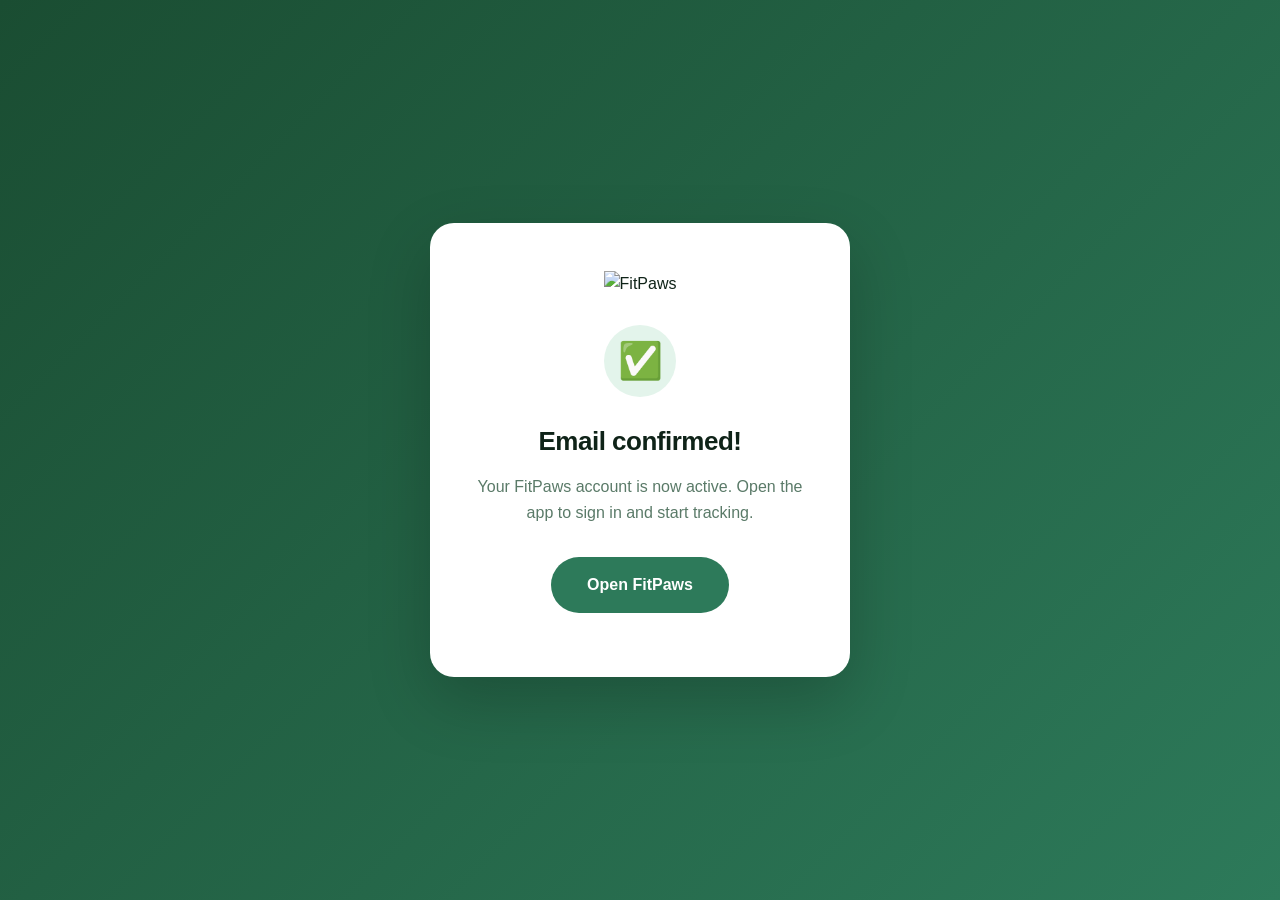
==== confirmed.html @ 0d9f025c "Add email confirmed landing page with app deep link" ====
<!DOCTYPE html>
<html lang="en">
<head>
  <meta charset="UTF-8">
  <meta name="viewport" content="width=device-width, initial-scale=1.0">
  <title>Email Confirmed — FitPaws</title>
  <link rel="icon" href="https://rtjvqugksbtsewtkbiih.supabase.co/storage/v1/object/public/assets/SQlogo.png">
  <link rel="stylesheet" href="styles.css">
  <style>
    .confirm-wrap {
      min-height: 100vh;
      display: flex;
      align-items: center;
      justify-content: center;
      background: linear-gradient(135deg, #1a4d32 0%, #2D7A5A 100%);
      padding: 24px;
    }
    .confirm-card {
      background: #ffffff;
      border-radius: 24px;
      padding: 48px 40px;
      max-width: 420px;
      width: 100%;
      text-align: center;
      box-shadow: 0 24px 64px rgba(0,0,0,0.2);
    }
    .confirm-icon {
      width: 72px;
      height: 72px;
      background: #e3f4eb;
      border-radius: 50%;
      display: flex;
      align-items: center;
      justify-content: center;
      margin: 0 auto 24px;
      font-size: 36px;
    }
    .confirm-card h1 {
      font-size: 26px;
      font-weight: 800;
      color: #0f2318;
      margin-bottom: 12px;
      letter-spacing: -0.5px;
    }
    .confirm-card p {
      font-size: 16px;
      color: #5a7a68;
      line-height: 1.6;
      margin-bottom: 32px;
    }
    .open-btn {
      display: inline-block;
      background: #2D7A5A;
      color: #ffffff;
      font-size: 16px;
      font-weight: 600;
      padding: 15px 36px;
      border-radius: 50px;
      text-decoration: none;
      margin-bottom: 16px;
      transition: background .15s;
    }
    .open-btn:hover { background: #1f5c42; text-decoration: none; }
    .fallback {
      font-size: 13px;
      color: #8aaa98;
      margin-top: 20px;
      line-height: 1.6;
    }
    .logo-wrap {
      margin-bottom: 28px;
    }
    .logo-wrap img { height: 56px; width: auto; }
  </style>
</head>
<body>
  <div class="confirm-wrap">
    <div class="confirm-card">
      <div class="logo-wrap">
        <img src="https://rtjvqugksbtsewtkbiih.supabase.co/storage/v1/object/public/assets/SQlogo.png" alt="FitPaws">
      </div>
      <div class="confirm-icon">✅</div>
      <h1>Email confirmed!</h1>
      <p>Your FitPaws account is now active. Open the app to sign in and start tracking.</p>
      <a class="open-btn" href="fitpaws://" id="open-app">Open FitPaws</a>
      <p class="fallback" id="fallback" style="display:none;">
        If the app didn't open, make sure FitPaws is installed on your device, then open it and sign in.
      </p>
    </div>
  </div>

  <script>
    // Show fallback message after 2.5s if app doesn't open
    setTimeout(function() {
      document.getElementById('fallback').style.display = 'block';
    }, 2500);
  </script>
</body>
</html>
---- styles.css ----
*, *::before, *::after { box-sizing: border-box; margin: 0; padding: 0; }

:root {
  --green:        #2D7A5A;
  --green-dark:   #1f5c42;
  --green-mid:    #256649;
  --green-light:  #f0f9f4;
  --green-tint:   #e3f4eb;
  --green-border: #c8e8d5;
  --text:         #0f2318;
  --text-2:       #3a5c47;
  --text-3:       #6b9478;
  --white:        #ffffff;
  --grey-bg:      #f7faf8;
  --radius:       14px;
  --radius-lg:    22px;
}

html { scroll-behavior: smooth; }

body {
  font-family: -apple-system, BlinkMacSystemFont, 'Segoe UI', Helvetica, Arial, sans-serif;
  color: var(--text);
  background: var(--white);
  line-height: 1.6;
  font-size: 16px;
}

a { color: var(--green); text-decoration: none; }
a:hover { text-decoration: underline; }

.container {
  max-width: 1280px;
  margin: 0 auto;
  padding: 0 40px;
}

/* ── Nav ── */
nav {
  background: rgba(255,255,255,0.92);
  -webkit-backdrop-filter: blur(12px);
  backdrop-filter: blur(12px);
  border-bottom: 1px solid var(--green-border);
  position: sticky;
  top: 0;
  z-index: 100;
}
.nav-inner {
  max-width: 1280px;
  margin: 0 auto;
  padding: 0 40px;
  display: flex;
  align-items: center;
  justify-content: space-between;
  height: 68px;
}
.nav-logo { display: flex; align-items: center; gap: 10px; text-decoration: none; }
.nav-logo img { height: 32px; width: auto; }
.nav-links { display: flex; align-items: center; gap: 32px; list-style: none; }
.nav-links a { font-size: 15px; color: var(--text-2); font-weight: 500; }
.nav-links a:hover { color: var(--green); text-decoration: none; }
.nav-cta {
  background: var(--green);
  color: var(--white) !important;
  padding: 9px 20px;
  border-radius: 50px;
  font-size: 14px !important;
  font-weight: 600 !important;
}
.nav-cta:hover { background: var(--green-dark); }

/* ── Hero ── */
.hero {
  background: linear-gradient(135deg, #1a4d32 0%, var(--green) 50%, #3d9e6e 100%);
  padding: 80px 40px;
  overflow: hidden;
  position: relative;
}
.hero::before {
  content: '';
  position: absolute;
  top: -40%;
  right: -10%;
  width: 600px;
  height: 600px;
  background: rgba(255,255,255,0.04);
  border-radius: 50%;
}
.hero-inner {
  max-width: 1280px;
  margin: 0 auto;
  display: grid;
  grid-template-columns: 1fr 1fr;
  align-items: center;
  gap: 64px;
}
.hero-text { position: relative; z-index: 1; }
.hero-badge {
  display: inline-flex;
  align-items: center;
  gap: 8px;
  background: rgba(255,255,255,0.15);
  border: 1px solid rgba(255,255,255,0.25);
  color: rgba(255,255,255,0.95);
  padding: 6px 14px;
  border-radius: 50px;
  font-size: 13px;
  font-weight: 500;
  margin-bottom: 24px;
}
.hero h1 {
  font-size: clamp(36px, 4vw, 58px);
  font-weight: 800;
  color: var(--white);
  line-height: 1.1;
  letter-spacing: -1.5px;
  margin-bottom: 20px;
}
.hero h1 em { font-style: normal; color: #a8e6c4; }
.hero p {
  font-size: 18px;
  color: rgba(255,255,255,0.82);
  max-width: 480px;
  line-height: 1.65;
  margin-bottom: 36px;
}
.btn-group { display: flex; gap: 12px; flex-wrap: wrap; }
.btn {
  display: inline-flex;
  align-items: center;
  gap: 8px;
  padding: 14px 26px;
  border-radius: 50px;
  font-size: 15px;
  font-weight: 600;
  text-decoration: none;
  transition: all .15s;
  white-space: nowrap;
}
.btn:hover { text-decoration: none; transform: translateY(-1px); }
.btn-white { background: var(--white); color: var(--green); box-shadow: 0 4px 16px rgba(0,0,0,0.15); }
.btn-white:hover { box-shadow: 0 6px 20px rgba(0,0,0,0.2); }
.btn-ghost { background: rgba(255,255,255,0.12); color: var(--white); border: 1.5px solid rgba(255,255,255,0.3); }
.btn-ghost:hover { background: rgba(255,255,255,0.2); }
.btn-green { background: var(--green); color: var(--white); }
.btn-green:hover { background: var(--green-dark); }

.hero-visual { position: relative; z-index: 1; }
.app-preview {
  background: rgba(255,255,255,0.1);
  border: 1px solid rgba(255,255,255,0.2);
  border-radius: 24px;
  padding: 28px;
  -webkit-backdrop-filter: blur(8px);
  backdrop-filter: blur(8px);
}
.preview-header {
  display: flex;
  align-items: center;
  justify-content: space-between;
  margin-bottom: 20px;
}
.preview-header span { color: rgba(255,255,255,0.7); font-size: 13px; font-weight: 500; }
.preview-header strong { color: var(--white); font-size: 15px; }
.preview-ring {
  display: flex;
  align-items: center;
  justify-content: center;
  margin: 16px auto 24px;
  width: 140px;
  height: 140px;
  border-radius: 50%;
  background: conic-gradient(#a8e6c4 0% 72%, rgba(255,255,255,0.15) 72%);
  position: relative;
}
.preview-ring::after {
  content: '';
  position: absolute;
  inset: 16px;
  background: rgba(30,80,55,0.9);
  border-radius: 50%;
}
.preview-ring-text {
  position: relative;
  z-index: 1;
  text-align: center;
}
.preview-ring-text .cal { font-size: 28px; font-weight: 800; color: var(--white); display: block; line-height: 1; }
.preview-ring-text .label { font-size: 11px; color: rgba(255,255,255,0.65); text-transform: uppercase; letter-spacing: 0.5px; }
.preview-stats {
  display: grid;
  grid-template-columns: repeat(3, 1fr);
  gap: 10px;
}
.preview-stat {
  background: rgba(255,255,255,0.1);
  border-radius: 12px;
  padding: 12px;
  text-align: center;
}
.preview-stat .val { font-size: 18px; font-weight: 700; color: var(--white); display: block; }
.preview-stat .lbl { font-size: 11px; color: rgba(255,255,255,0.6); }

/* ── Trust bar ── */
.trust-bar {
  background: var(--green-light);
  border-bottom: 1px solid var(--green-border);
  padding: 18px 40px;
}
.trust-inner {
  max-width: 1280px;
  margin: 0 auto;
  display: flex;
  align-items: center;
  justify-content: center;
  gap: 40px;
  flex-wrap: wrap;
}
.trust-item {
  display: flex;
  align-items: center;
  gap: 8px;
  font-size: 14px;
  color: var(--text-2);
  font-weight: 500;
}
.trust-dot { width: 6px; height: 6px; border-radius: 50%; background: var(--green-border); }

/* ── Features ── */
.features {
  padding: 96px 40px;
  background: var(--white);
}
.section-label {
  display: inline-block;
  font-size: 12px;
  font-weight: 700;
  text-transform: uppercase;
  letter-spacing: 1.5px;
  color: var(--green);
  margin-bottom: 12px;
}
.section-title {
  font-size: clamp(28px, 3vw, 40px);
  font-weight: 800;
  letter-spacing: -1px;
  line-height: 1.15;
  margin-bottom: 12px;
}
.section-sub { color: var(--text-2); font-size: 17px; max-width: 540px; line-height: 1.6; }
.section-header-center { text-align: center; }
.section-sub-center { margin: 0 auto; }
.features-header { margin-bottom: 56px; }

.features-grid {
  display: grid;
  grid-template-columns: repeat(3, 1fr);
  gap: 24px;
}
.feature-card {
  background: var(--grey-bg);
  border: 1px solid var(--green-border);
  border-radius: var(--radius-lg);
  padding: 32px 28px;
  transition: transform .2s, box-shadow .2s;
}
.feature-card:hover {
  transform: translateY(-3px);
  box-shadow: 0 12px 32px rgba(45,122,90,0.12);
}
.feature-icon {
  width: 52px;
  height: 52px;
  background: var(--green-tint);
  border-radius: 14px;
  display: flex;
  align-items: center;
  justify-content: center;
  font-size: 24px;
  margin-bottom: 18px;
}
.feature-card h3 { font-size: 18px; font-weight: 700; margin-bottom: 8px; letter-spacing: -0.3px; }
.feature-card p { font-size: 15px; color: var(--text-2); line-height: 1.6; }

/* ── How it works ── */
.how-it-works {
  background: var(--green-light);
  padding: 96px 40px;
  border-top: 1px solid var(--green-border);
  border-bottom: 1px solid var(--green-border);
}
.steps {
  display: grid;
  grid-template-columns: repeat(4, 1fr);
  gap: 32px;
  margin-top: 56px;
}
.step { text-align: center; }
.step-num {
  width: 48px;
  height: 48px;
  border-radius: 50%;
  background: var(--green);
  color: var(--white);
  font-size: 18px;
  font-weight: 800;
  display: flex;
  align-items: center;
  justify-content: center;
  margin: 0 auto 16px;
}
.step h3 { font-size: 17px; font-weight: 700; margin-bottom: 8px; }
.step p { font-size: 14px; color: var(--text-2); line-height: 1.6; }

/* ── Pricing ── */
.pricing { padding: 96px 40px; background: var(--white); }
.pricing-grid {
  display: grid;
  grid-template-columns: repeat(3, 1fr);
  gap: 24px;
  margin-top: 56px;
  max-width: 960px;
  margin-left: auto;
  margin-right: auto;
}
.price-card {
  border: 1.5px solid var(--green-border);
  border-radius: var(--radius-lg);
  padding: 36px 32px;
  position: relative;
  transition: transform .2s, box-shadow .2s;
}
.price-card:hover { transform: translateY(-3px); box-shadow: 0 12px 32px rgba(45,122,90,0.1); }
.price-card.featured {
  border-color: var(--green);
  background: var(--green);
  color: var(--white);
  transform: scale(1.03);
}
.price-card.featured:hover { transform: scale(1.03) translateY(-3px); }
.price-badge {
  position: absolute;
  top: -13px;
  left: 50%;
  transform: translateX(-50%);
  background: #f0a500;
  color: var(--white);
  font-size: 12px;
  font-weight: 700;
  padding: 4px 14px;
  border-radius: 50px;
  white-space: nowrap;
}
.price-tier { font-size: 13px; font-weight: 700; text-transform: uppercase; letter-spacing: 1px; color: var(--green); margin-bottom: 8px; }
.price-card.featured .price-tier { color: rgba(255,255,255,0.75); }
.price-amount { font-size: 40px; font-weight: 800; letter-spacing: -1px; margin-bottom: 4px; }
.price-amount span { font-size: 16px; font-weight: 500; opacity: 0.7; }
.price-desc { font-size: 14px; color: var(--text-2); margin-bottom: 24px; }
.price-card.featured .price-desc { color: rgba(255,255,255,0.75); }
.price-features { list-style: none; margin-bottom: 28px; }
.price-features li {
  font-size: 14px;
  color: var(--text-2);
  padding: 6px 0;
  display: flex;
  align-items: flex-start;
  gap: 10px;
  border-bottom: 1px solid var(--green-border);
}
.price-features li:last-child { border: none; }
.price-card.featured .price-features li { color: rgba(255,255,255,0.9); border-color: rgba(255,255,255,0.15); }
.check { color: var(--green); font-size: 15px; flex-shrink: 0; }
.price-card.featured .check { color: #a8e6c4; }
.price-btn {
  display: block;
  text-align: center;
  padding: 13px;
  border-radius: 50px;
  font-size: 15px;
  font-weight: 600;
  border: 1.5px solid var(--green);
  color: var(--green);
  transition: all .15s;
}
.price-btn:hover { background: var(--green); color: var(--white); text-decoration: none; }
.price-card.featured .price-btn { background: var(--white); color: var(--green); border-color: var(--white); }
.price-card.featured .price-btn:hover { background: var(--green-light); }

/* ── CTA strip ── */
.cta-strip {
  background: linear-gradient(135deg, #1a4d32 0%, var(--green) 100%);
  padding: 80px 40px;
  text-align: center;
  color: var(--white);
}
.cta-strip h2 { font-size: clamp(28px, 3vw, 42px); font-weight: 800; letter-spacing: -1px; margin-bottom: 12px; }
.cta-strip p { font-size: 17px; opacity: .8; margin-bottom: 32px; }

/* ── Footer ── */
footer {
  background: var(--text);
  color: rgba(255,255,255,0.5);
  padding: 48px 40px;
}
.footer-inner {
  max-width: 1280px;
  margin: 0 auto;
  display: flex;
  align-items: center;
  justify-content: space-between;
  flex-wrap: wrap;
  gap: 20px;
}
.footer-logo { display: flex; align-items: center; gap: 10px; }
.footer-logo img { height: 32px; filter: brightness(0) invert(1); opacity: 0.7; }
.footer-logo span { font-size: 16px; font-weight: 700; color: rgba(255,255,255,0.8); }
.footer-links { display: flex; gap: 24px; flex-wrap: wrap; }
.footer-links a { color: rgba(255,255,255,0.55); font-size: 14px; }
.footer-links a:hover { color: rgba(255,255,255,0.85); text-decoration: none; }
.footer-copy { font-size: 13px; width: 100%; text-align: center; margin-top: 24px; border-top: 1px solid rgba(255,255,255,0.08); padding-top: 24px; }

/* ── Doc pages ── */
.doc-hero {
  background: linear-gradient(135deg, #1a4d32 0%, var(--green) 100%);
  color: var(--white);
  padding: 60px 40px;
  text-align: center;
}
.doc-hero h1 { font-size: 38px; font-weight: 800; letter-spacing: -1px; margin-bottom: 8px; }
.doc-hero p { opacity: .8; font-size: 15px; }
.doc-body {
  max-width: 800px;
  margin: 0 auto;
  padding: 64px 40px 96px;
}
.doc-body h2 { font-size: 21px; font-weight: 700; margin: 40px 0 12px; color: var(--green); letter-spacing: -0.3px; }
.doc-body h3 { font-size: 16px; font-weight: 600; margin: 20px 0 6px; color: var(--text); }
.doc-body p { margin-bottom: 16px; font-size: 15px; color: var(--text-2); line-height: 1.75; }
.doc-body ul, .doc-body ol { margin: 0 0 16px 20px; }
.doc-body li { font-size: 15px; color: var(--text-2); line-height: 1.75; margin-bottom: 4px; }
.doc-body a { color: var(--green); }
.notice {
  background: var(--green-tint);
  border-left: 4px solid var(--green);
  border-radius: 0 10px 10px 0;
  padding: 16px 20px;
  margin: 8px 0 32px;
  font-size: 14px;
  color: var(--text-2);
  line-height: 1.6;
}

/* ── Support ── */
.support-cards {
  display: grid;
  grid-template-columns: repeat(auto-fit, minmax(260px, 1fr));
  gap: 20px;
  margin: 40px auto;
  max-width: 800px;
}
.support-card {
  background: var(--green-light);
  border: 1px solid var(--green-border);
  border-radius: var(--radius-lg);
  padding: 32px 28px;
  text-align: center;
}
.support-card .icon { font-size: 38px; margin-bottom: 14px; display: block; }
.support-card h3 { font-size: 18px; font-weight: 700; margin-bottom: 8px; }
.support-card p { font-size: 14px; color: var(--text-2); margin-bottom: 20px; line-height: 1.6; }

details {
  border: 1px solid var(--green-border);
  border-radius: var(--radius);
  padding: 18px 22px;
  margin-bottom: 10px;
}
details summary {
  font-weight: 600;
  cursor: pointer;
  font-size: 15px;
  color: var(--text);
  list-style: none;
  display: flex;
  align-items: center;
  justify-content: space-between;
}
details summary::after { content: '+'; color: var(--green); font-size: 20px; font-weight: 300; }
details[open] summary::after { content: '−'; }
details p { margin-top: 14px; font-size: 14px; color: var(--text-2); line-height: 1.7; margin-bottom: 0; }

/* ── Hamburger ── */
.hamburger {
  display: none;
  flex-direction: column;
  justify-content: center;
  gap: 5px;
  width: 40px;
  height: 40px;
  background: none;
  border: none;
  cursor: pointer;
  padding: 6px;
}
.hamburger span {
  display: block;
  height: 2px;
  background: var(--text);
  border-radius: 2px;
  transition: all .25s;
}
.hamburger.active span:nth-child(1) { transform: translateY(7px) rotate(45deg); }
.hamburger.active span:nth-child(2) { opacity: 0; }
.hamburger.active span:nth-child(3) { transform: translateY(-7px) rotate(-45deg); }

@media (max-width: 900px) {
  .hero-inner { grid-template-columns: 1fr; }
  .hero-visual { display: none; }
  .features-grid { grid-template-columns: repeat(2, 1fr); }
  .steps { grid-template-columns: repeat(2, 1fr); }
  .pricing-grid { grid-template-columns: 1fr; max-width: 420px; }
  .price-card.featured { transform: none; }
}

@media (max-width: 600px) {
  .container, .hero, .features, .how-it-works, .pricing, .cta-strip, .trust-bar { padding-left: 20px; padding-right: 20px; }
  .nav-inner { padding: 0 20px; }
  .hamburger { display: flex; }

  /* Mobile nav dropdown */
  .nav-links {
    display: none;
    position: absolute;
    top: 68px;
    left: 0;
    right: 0;
    background: var(--white);
    border-bottom: 1px solid var(--green-border);
    flex-direction: column;
    padding: 12px 20px 20px;
    gap: 0;
    box-shadow: 0 8px 24px rgba(0,0,0,0.08);
  }
  .nav-links.open { display: flex; }
  .nav-links li { width: 100%; }
  .nav-links a {
    display: block;
    padding: 13px 0;
    font-size: 16px;
    border-bottom: 1px solid var(--green-border);
    color: var(--text) !important;
    font-weight: 500;
  }
  .nav-links li:last-child a { border-bottom: none; }
  .nav-cta {
    background: none !important;
    color: var(--green) !important;
    padding: 13px 0 !important;
    border-radius: 0 !important;
    font-size: 16px !important;
  }

  /* Steps: single column, left-aligned with number on left */
  .steps { grid-template-columns: 1fr; gap: 20px; }
  .step {
    text-align: left;
    display: flex;
    align-items: flex-start;
    gap: 16px;
  }
  .step-num { margin: 0; flex-shrink: 0; }
  .step-content h3 { font-size: 16px; font-weight: 700; margin-bottom: 4px; }
  .step-content p { font-size: 14px; color: var(--text-2); line-height: 1.6; margin: 0; }

  .features-grid { grid-template-columns: 1fr; }
  .trust-inner { gap: 12px; justify-content: flex-start; }
  .trust-dot { display: none; }
  .footer-inner { flex-direction: column; align-items: flex-start; gap: 16px; }
  .footer-links { flex-direction: column; gap: 10px; }
}
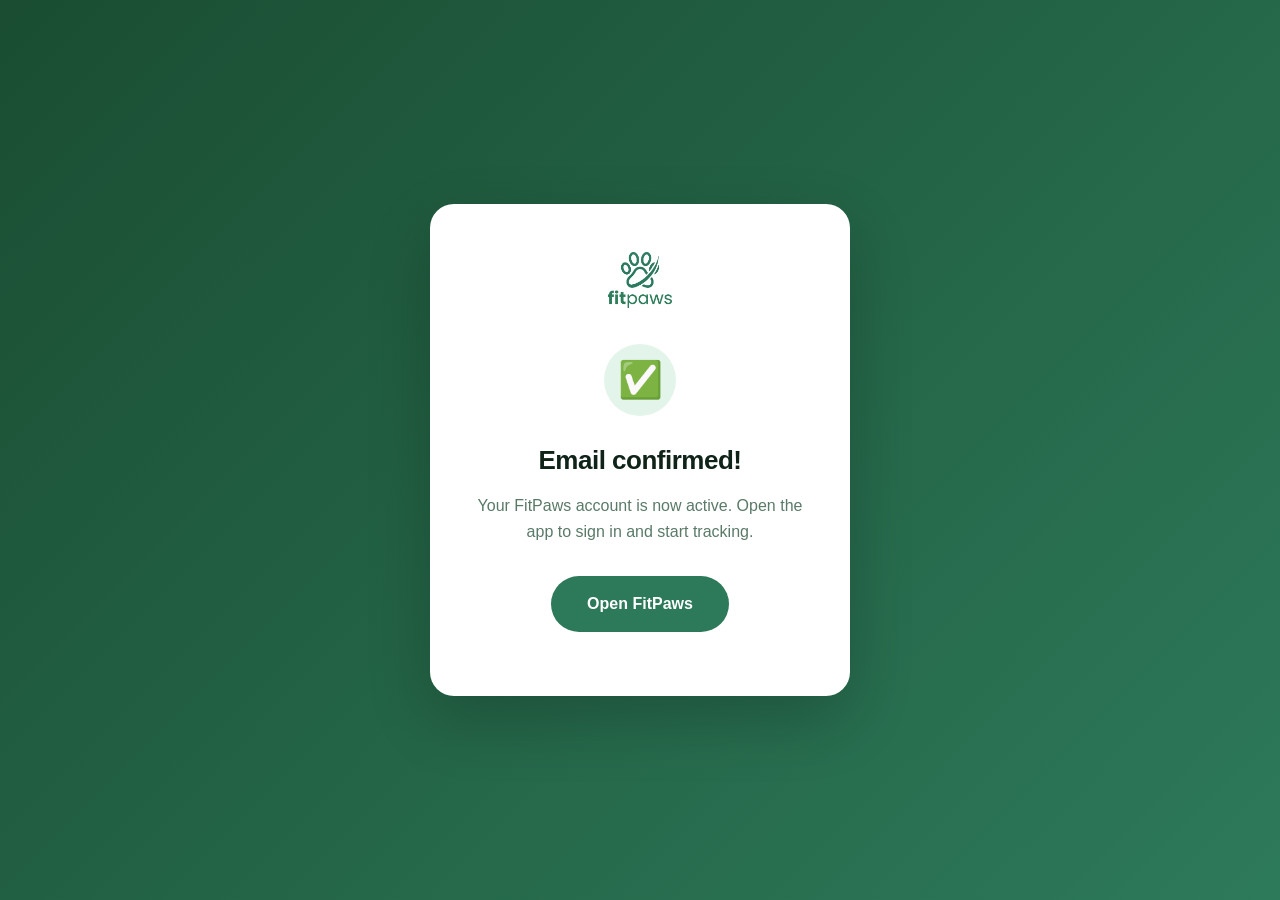
==== commit 1f8a8102: "Website refresh tranche 1: dual-store badges (greyed), motion, SEO meta, self-hosted assets - Hero +" ====
--- a/confirmed.html
+++ b/confirmed.html
@@ -4,7 +4,7 @@
   <meta charset="UTF-8">
   <meta name="viewport" content="width=device-width, initial-scale=1.0">
   <title>Email Confirmed — FitPaws</title>
-  <link rel="icon" href="https://rtjvqugksbtsewtkbiih.supabase.co/storage/v1/object/public/assets/SQlogo.png">
+  <link rel="icon" href="/assets/SQlogo.png">
   <link rel="stylesheet" href="styles.css">
   <style>
     .confirm-wrap {
@@ -77,7 +77,7 @@
   <div class="confirm-wrap">
     <div class="confirm-card">
       <div class="logo-wrap">
-        <img src="https://rtjvqugksbtsewtkbiih.supabase.co/storage/v1/object/public/assets/SQlogo.png" alt="FitPaws">
+        <img src="/assets/SQlogo.png" alt="FitPaws">
       </div>
       <div class="confirm-icon">✅</div>
       <h1>Email confirmed!</h1>
--- a/styles.css
+++ b/styles.css
@@ -14,6 +14,7 @@
   --grey-bg:      #f7faf8;
   --radius:       14px;
   --radius-lg:    22px;
+  --font-display: 'Plus Jakarta Sans', -apple-system, BlinkMacSystemFont, 'Segoe UI', Helvetica, Arial, sans-serif;
 }
 
 html { scroll-behavior: smooth; }
@@ -71,7 +72,10 @@
 
 /* ── Hero ── */
 .hero {
-  background: linear-gradient(135deg, #1a4d32 0%, var(--green) 50%, #3d9e6e 100%);
+  background:
+    radial-gradient(ellipse 80% 60% at 75% 15%, rgba(168,230,196,0.18), transparent 60%),
+    radial-gradient(ellipse 60% 50% at 15% 90%, rgba(13,60,38,0.55), transparent 65%),
+    linear-gradient(135deg, #1a4d32 0%, var(--green) 50%, #3d9e6e 100%);
   padding: 80px 40px;
   overflow: hidden;
   position: relative;
@@ -578,3 +582,82 @@
   .footer-inner { flex-direction: column; align-items: flex-start; gap: 16px; }
   .footer-links { flex-direction: column; gap: 10px; }
 }
+
+/* ── Display typography (Plus Jakarta Sans for headings) ── */
+.hero h1, .section-title, .cta-strip h2, .doc-hero h1, .price-amount {
+  font-family: var(--font-display);
+}
+
+/* ── Store badges ── */
+.store-badges {
+  display: flex;
+  gap: 12px;
+  flex-wrap: wrap;
+  margin-bottom: 14px;
+}
+.store-badges-center { justify-content: center; }
+.store-badge {
+  display: inline-flex;
+  align-items: center;
+  gap: 11px;
+  background: #0c1410;
+  color: var(--white);
+  border: 1px solid rgba(255,255,255,0.25);
+  border-radius: 12px;
+  padding: 9px 18px 9px 14px;
+  min-height: 56px;
+  white-space: nowrap;
+}
+.store-badge-text { display: flex; flex-direction: column; line-height: 1.25; text-align: left; }
+.store-badge-text small { font-size: 11px; font-weight: 500; opacity: 0.75; }
+.store-badge-text strong { font-size: 17px; font-weight: 700; letter-spacing: -0.2px; }
+.store-badge.disabled {
+  opacity: 0.55;
+  cursor: default;
+  filter: saturate(0.6);
+}
+.hero-note {
+  font-size: 13px !important;
+  color: rgba(255,255,255,0.65) !important;
+  margin-bottom: 22px !important;
+}
+
+/* ── Scroll reveal ── */
+@media (prefers-reduced-motion: no-preference) {
+  .reveal {
+    opacity: 0;
+    transform: translateY(22px);
+    transition: opacity .55s ease-out, transform .55s ease-out;
+  }
+  .reveal.visible { opacity: 1; transform: none; }
+  /* Gentle stagger inside grids */
+  .features-grid .reveal:nth-child(2), .steps .reveal:nth-child(2), .pricing-grid .reveal:nth-child(2) { transition-delay: .08s; }
+  .features-grid .reveal:nth-child(3), .steps .reveal:nth-child(3), .pricing-grid .reveal:nth-child(3) { transition-delay: .16s; }
+  .features-grid .reveal:nth-child(4), .steps .reveal:nth-child(4) { transition-delay: .24s; }
+  .features-grid .reveal:nth-child(5) { transition-delay: .32s; }
+  .features-grid .reveal:nth-child(6) { transition-delay: .4s; }
+
+  /* Hero entrance on load */
+  .hero-text { animation: hero-in .7s ease-out both; }
+  .hero-visual { animation: hero-in .7s .15s ease-out both; }
+  @keyframes hero-in {
+    from { opacity: 0; transform: translateY(18px); }
+    to   { opacity: 1; transform: none; }
+  }
+}
+
+/* Keep featured price card's scale when revealed */
+.price-card.featured.reveal.visible { transform: scale(1.03); }
+@media (max-width: 900px) {
+  .price-card.featured.reveal.visible { transform: none; }
+}
+
+/* ── Pricing annual note (was inline style) ── */
+.price-annual { font-size: 0.85rem; color: #6b8577; margin: -6px 0 2px; }
+.price-card.featured .price-annual { color: rgba(255,255,255,0.7); }
+
+/* ── Small-screen badge fit ── */
+@media (max-width: 600px) {
+  .store-badges { width: 100%; }
+  .store-badge { flex: 1 1 auto; justify-content: center; min-height: 52px; }
+}
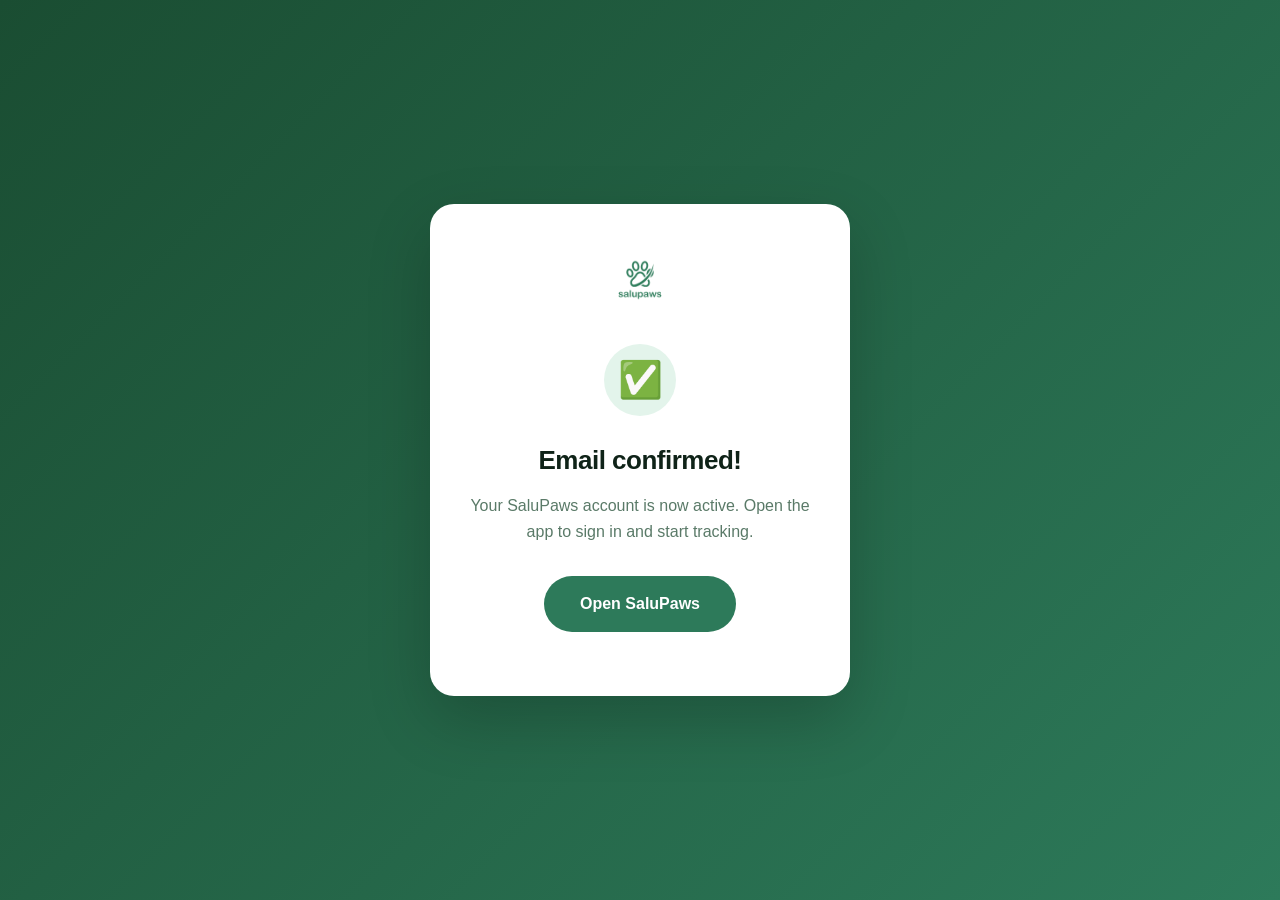
==== commit c75d28f8: "Rebrand marketing site to SaluPaws (text, logos, salupaws.app, SEO/social) Co-Authored-By: Claude Op" ====
--- a/confirmed.html
+++ b/confirmed.html
@@ -3,7 +3,7 @@
 <head>
   <meta charset="UTF-8">
   <meta name="viewport" content="width=device-width, initial-scale=1.0">
-  <title>Email Confirmed — FitPaws</title>
+  <title>Email Confirmed — SaluPaws</title>
   <link rel="icon" href="/assets/SQlogo.png">
   <link rel="stylesheet" href="styles.css">
   <style>
@@ -77,14 +77,14 @@
   <div class="confirm-wrap">
     <div class="confirm-card">
       <div class="logo-wrap">
-        <img src="/assets/SQlogo.png" alt="FitPaws">
+        <img src="/assets/SQlogo.png" alt="SaluPaws">
       </div>
       <div class="confirm-icon">✅</div>
       <h1>Email confirmed!</h1>
-      <p>Your FitPaws account is now active. Open the app to sign in and start tracking.</p>
-      <a class="open-btn" href="fitpaws://" id="open-app">Open FitPaws</a>
+      <p>Your SaluPaws account is now active. Open the app to sign in and start tracking.</p>
+      <a class="open-btn" href="salupaws://" id="open-app">Open SaluPaws</a>
       <p class="fallback" id="fallback" style="display:none;">
-        If the app didn't open, make sure FitPaws is installed on your device, then open it and sign in.
+        If the app didn't open, make sure SaluPaws is installed on your device, then open it and sign in.
       </p>
     </div>
   </div>
